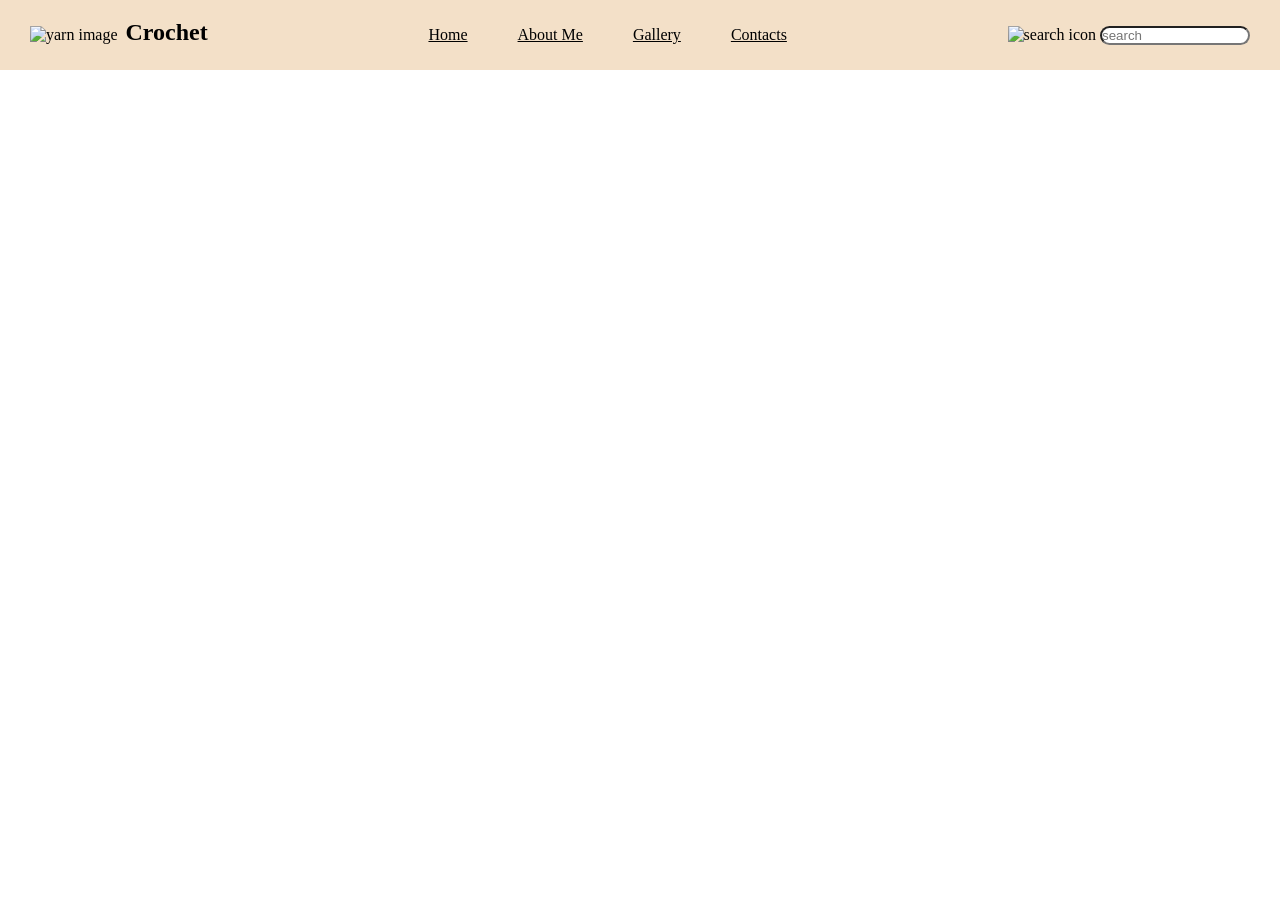
==== about.html @ 6b5cedc4 "adding features in my about page" ====
<!DOCTYPE html>
<html lang="en">
    <head>
        <meta charset="UTF-8" />
        <meta name="viewport" content="width:device-width, initial-scale=1.0" />
        <title> My crochet world </title>
        <link rel="stylesheet" href="./styles/index.css" />
    </head>
    <body>
        <div id="container">
            <section id="box">
                <div class="header">
                    <span><img src="./Images/yarn-svgrepo-com.svg" alt="yarn image" width="30px" height="30px"/></span><h2> Crochet </h2>
                </div>
                <div class="nav">
                    <a href="./index.html"> Home </a>
                    <a href="./about.html"> About Me </a>
                    <a href="./gallery.html"> Gallery </a>
                    <a href="./contact.html"> Contacts </a>
                </div>
                <div class="search">
                    <span><img src="./Images/search-svgrepo-com.svg" alt="search icon" width="15px" height="15px"/></span>
                    <input id="input1" type="text" placeholder="search" />
                </div>
            </section>
            <section id="back">
                <div>
                    <h1> </h1>
                </div>
            </section>
    </body>
---- styles/index.css ----
* {
    box-sizing: border-box;
    margin: 0px;
    padding: 0px;
}
.header {
    display: flex;
    align-items: center;
    gap: 8px;
    margin-left: 30px;
    margin-right:auto;
}
.header > h2 {
    padding-bottom: 5px;
}
#container {
    display: flex;
    flex-direction: column;
}
#box {
    display:flex;
    align-items: center;
    background-color: #F3E0C8;
    width: 100%;
    height:70px;
    position: fixed;
}
#input1 {
    border-radius: 10px;
    width: 150px;
}
.nav {
    gap: 50px;
    display: flex;
    justify-content: space-between;
    align-items: center;
}
.nav > a {
    color: black;
}
.search {
    margin-left: auto;
    margin-right: 30px;
}
.hero {
    width: 100%;
    height: 570px;
    display: flex;
    flex-direction: column;
    justify-content: center;
    align-items: center;
    background-image: url('../Images/Cozy\ Neutral\ Craft\ Workspace\ _\ Minimal\ Flat\ Lay\ Inspiration.jpg');
    background-repeat: no-repeat;
    background-size: cover;
    background-position: center;
}
.hero > h1 {
    color: #4A3636;
    font-family:Georgia, 'Times New Roman', Times, serif;
}
.hero > p {
    color: #4A3636;
    text-align: center;
    font-size:x-large;
    font-weight: 500;
}
.hero > a > button {
    background-image: linear-gradient(180deg, beige, #4A3636);
    padding: 13px;
    border: none;
    border-radius: 20px;
    cursor: pointer;
}

.girl {
    width: 450px;
    height: 450px;
}
#me {
    display: flex;
    margin: 60px;
    border: none;
    padding: 80px;
    background-color: white;
    gap: 50px;
}
.about {
    width:60%;
    margin-top: 100px;
    background-color: white;
}
.about > h1 {
    background-color: white;
}
.about > p{
    background-color: white;
}
.about button {
    border: none;
    border-radius: 20px;
    background-image: linear-gradient(45deg, #FFF8F0, #E8D5C4);
    padding: 13px;
    cursor: pointer;
}
#table {
    display: flex;
    flex-direction: column;
    justify-content: center;
    align-items: center;
}
#table > h2 {
    text-align: center;
}
table {
    border-collapse: collapse;
    width: 80%
}
th, td {
    text-align: center;
    padding: 10px;
}
table[border="1px"] {
    color: #402626;
}
tr:nth-child(even) {
    background-color: #FFF8F0;
}
tr:nth-child(odd) {
    background-color: #F3E0C8;
}
.lis {
    display:flex;
    margin-top: 20px;
    justify-content: space-around;
    align-items: center;
    gap: 50px;
}
.title {
    display:flex;
    justify-content: space-around;
    align-items: center;
    gap: 50px;
}
#list {
    border: none;
    margin: 100px;
    padding: 100px;
    background-image: radial-gradient( white, #D8B08C);
}
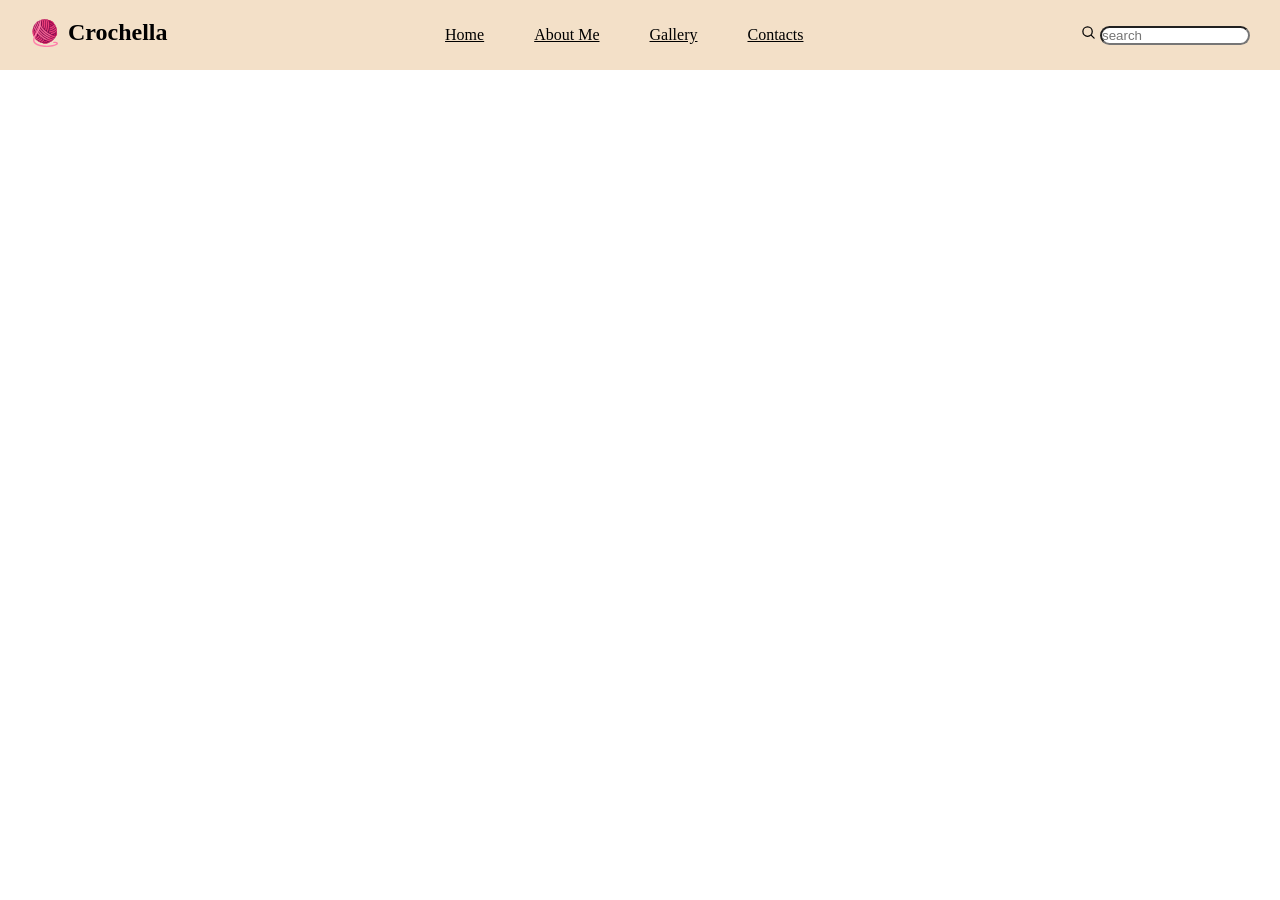
==== commit 9ee597bb: "Adding features to about page" ====
--- a/about.html
+++ b/about.html
@@ -10,7 +10,7 @@
         <div id="container">
             <section id="box">
                 <div class="header">
-                    <span><img src="./Images/yarn-svgrepo-com.svg" alt="yarn image" width="30px" height="30px"/></span><h2> Crochet </h2>
+                    <span><img src="./Images/yarn-svgrepo-com.svg" alt="yarn image" width="30px" height="30px"/></span><h2> Crochella </h2>
                 </div>
                 <div class="nav">
                     <a href="./index.html"> Home </a>
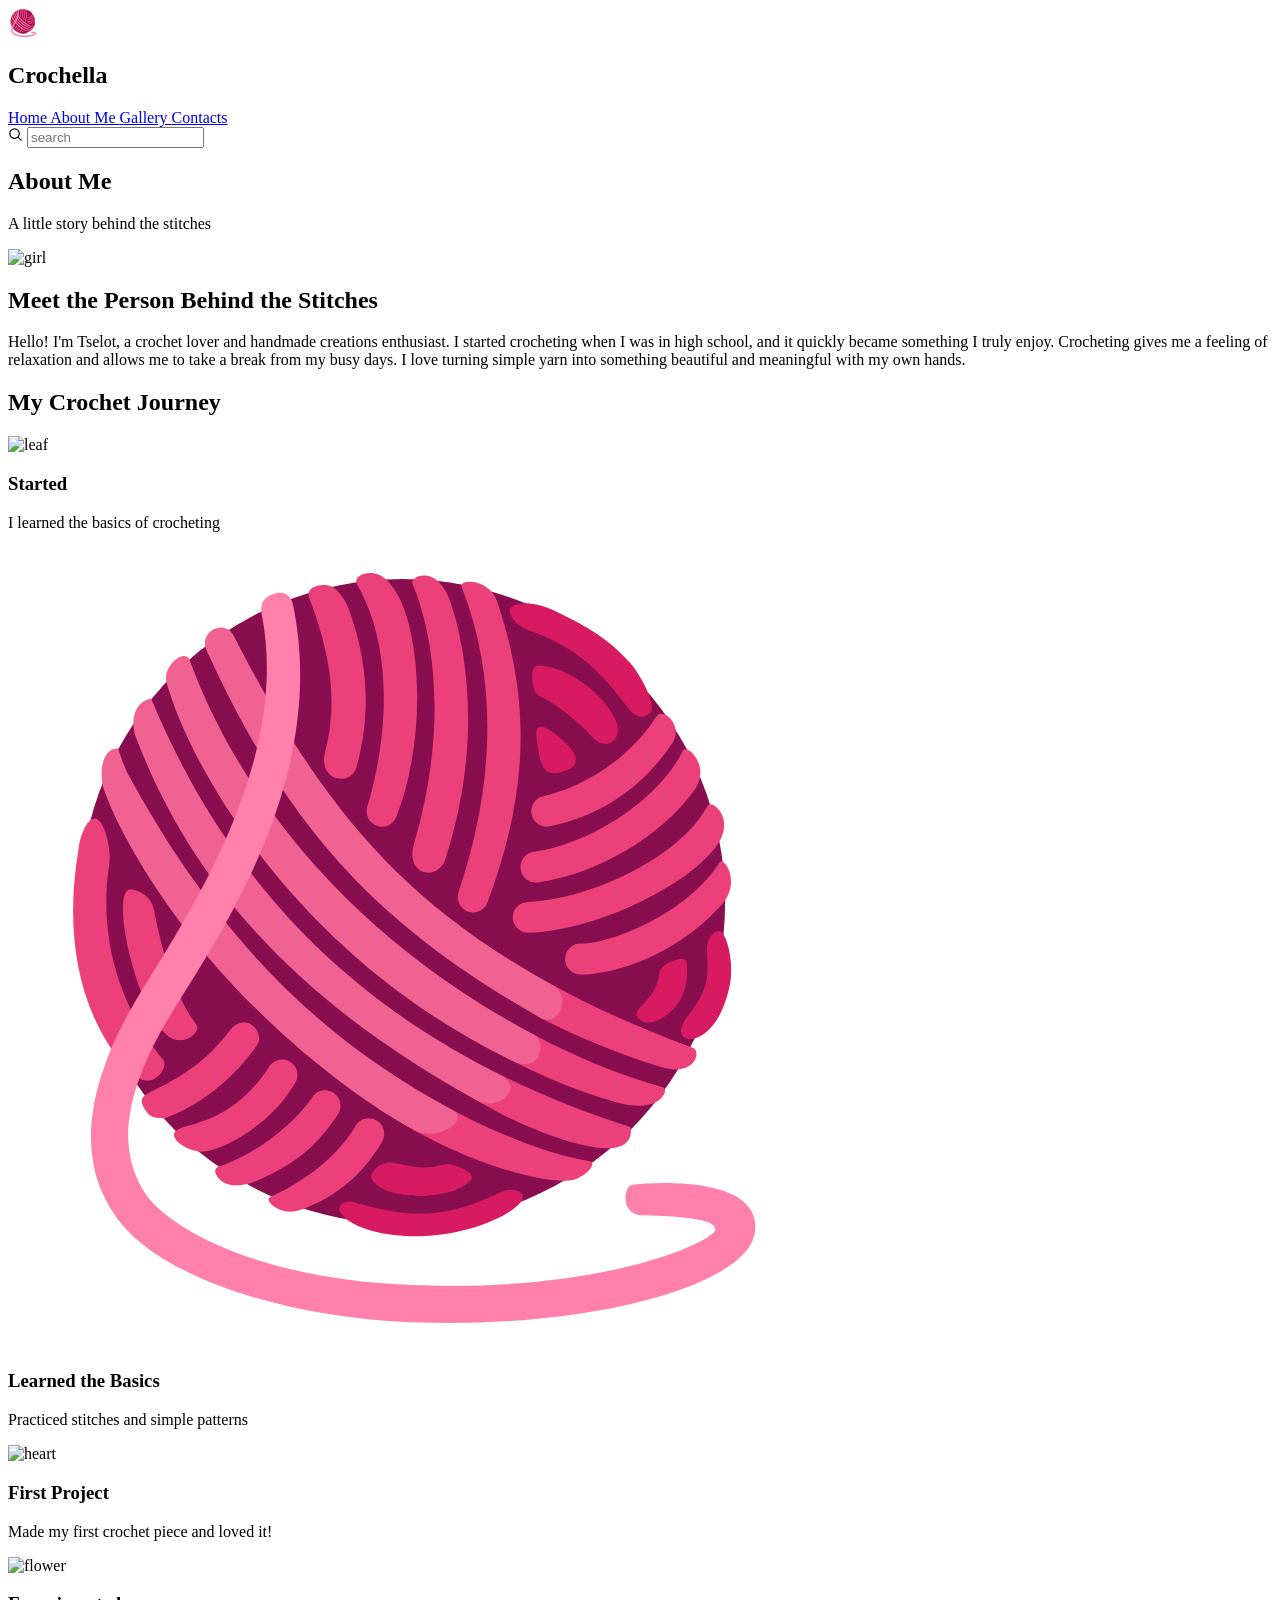
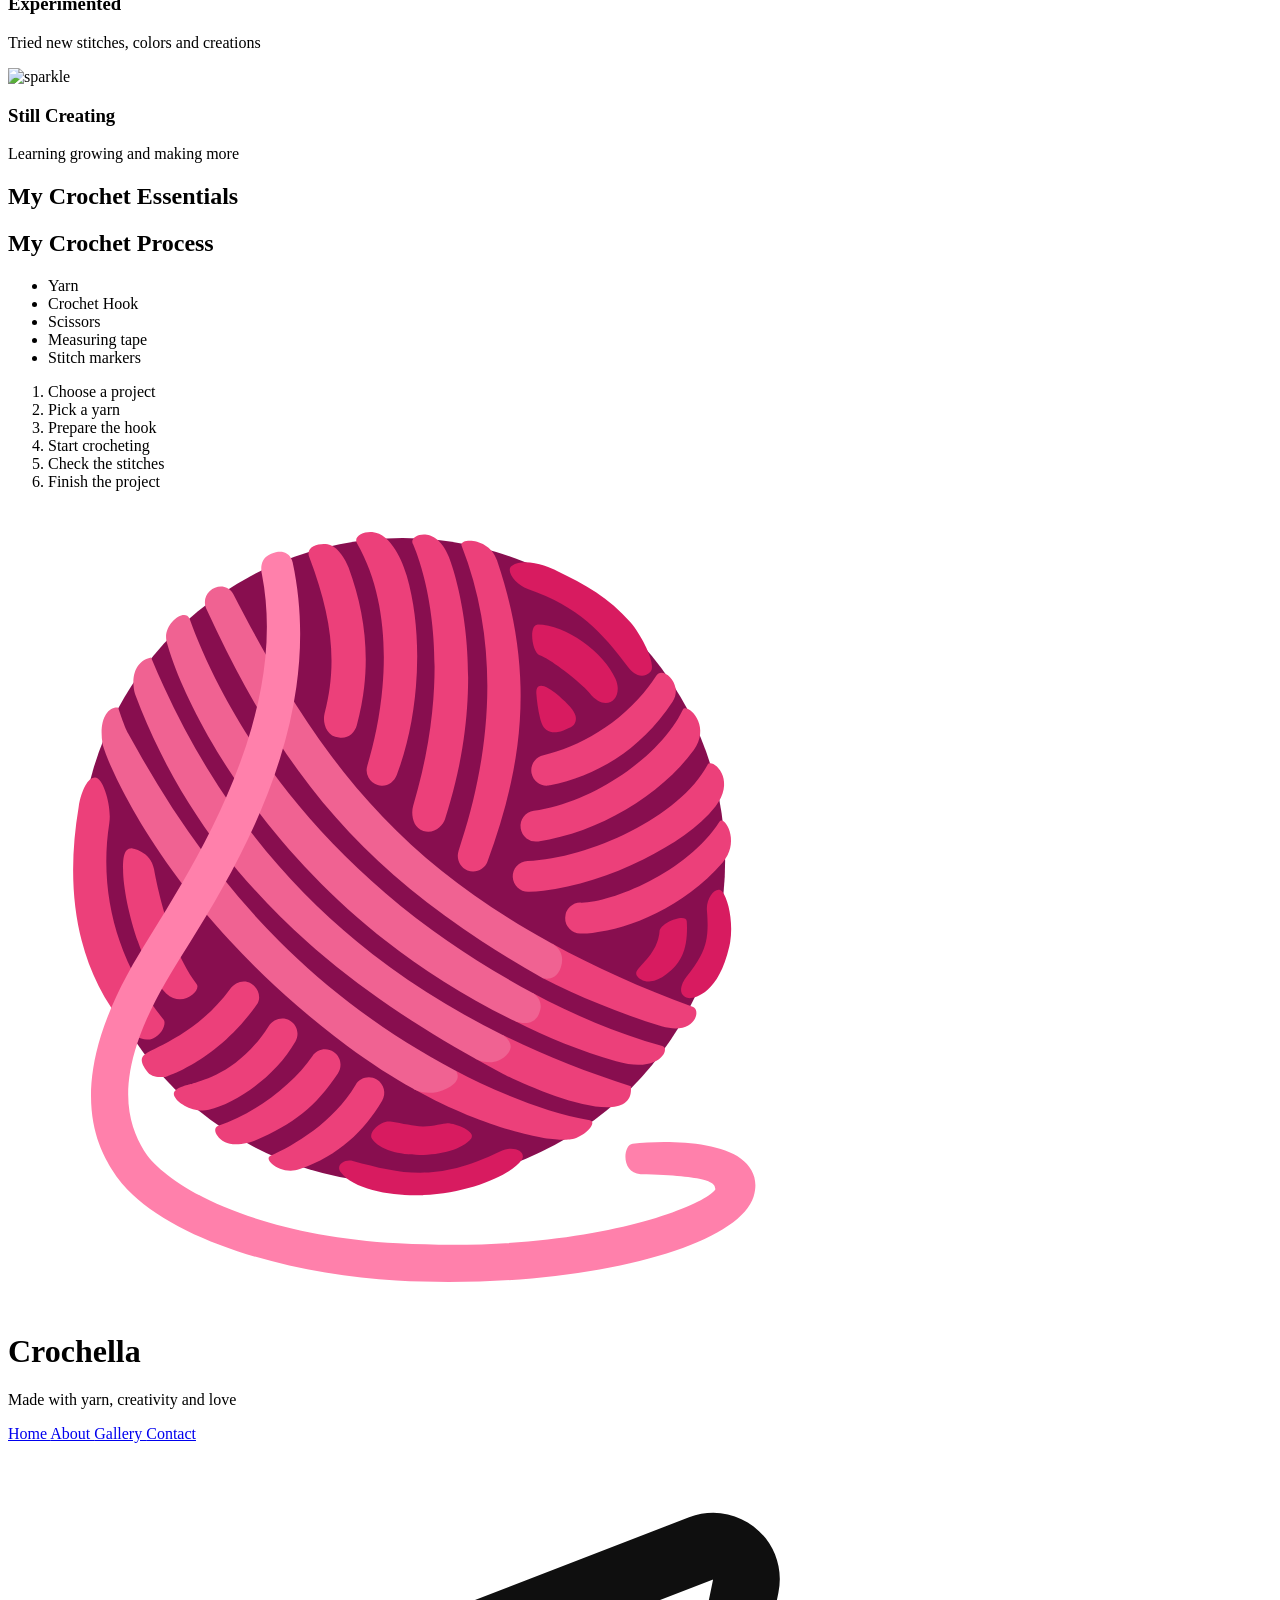
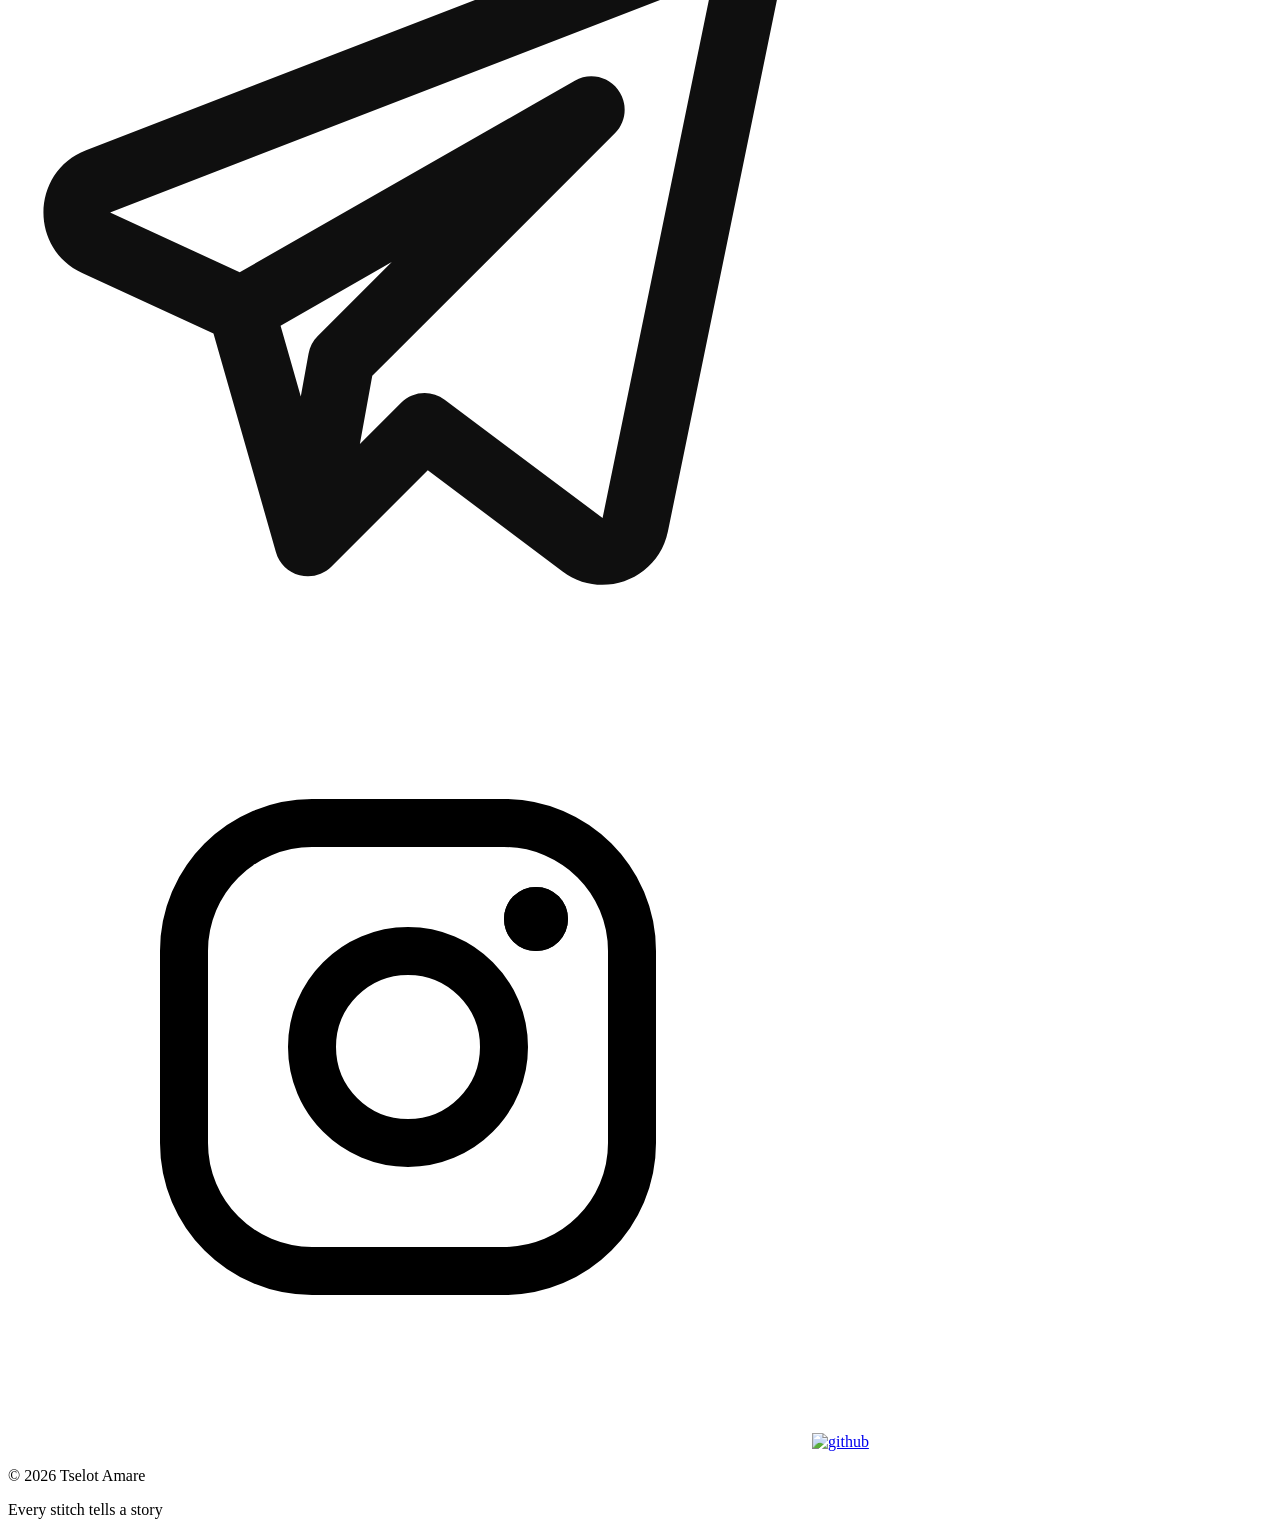
==== commit 72b1c806: "Adding different sections in the page" ====
--- a/about.html
+++ b/about.html
@@ -4,7 +4,7 @@
         <meta charset="UTF-8" />
         <meta name="viewport" content="width:device-width, initial-scale=1.0" />
         <title> My crochet world </title>
-        <link rel="stylesheet" href="./styles/index.css" />
+        <link rel="stylesheet" href="./styles/about.css" />
     </head>
     <body>
         <div id="container">
@@ -23,9 +23,106 @@
                     <input id="input1" type="text" placeholder="search" />
                 </div>
             </section>
-            <section id="back">
-                <div>
-                    <h1> </h1>
+            <!--This is the about me section-->
+            <section id="about">
+                <div id="about-me">
+                    <h1> About Me </h1>
+                    <p> A little story behind the stitches </p>
+                </div>
+                <div id="story">
+                    <div class="story-image">
+                        <img src="./Images/download (5).jpg" alt="girl"/>
+                    </div>
+                    <div class="texts" >
+                    <h2> Meet the Person Behind the Stitches </h2>
+                    <p> Hello! I'm Tselot, a crochet lover and handmade creations
+                        enthusiast. I started crocheting when I was in high school, and it quickly became something
+                        I truly enjoy. Crocheting gives me a feeling of relaxation and
+                        allows me to take a break from my busy days. I love turning simple yarn into
+                        something beautiful and meaningful with my own hands.
+                    </p></div>
                 </div>
             </section>
-    </body>+            <!-- This is crochet journey section-->
+            <section id="journey-section">
+                <div class="journey">
+                    <h2> My Crochet Journey </h2>
+                </div>
+                <div id="journey-step">
+                    <div class="step">
+                        <div class="circle"> <img src="./Images/leaf-svgrepo-com.svg" alt="leaf"/></div>
+                        <h3> Started </h3>
+                        <p>I learned the basics of crocheting</p>
+                    </div>
+                    <div class="step">
+                        <div class="circle"><img src="./Images/yarn-svgrepo-com.svg" alt="yarn"/></div>
+                        <h3> Learned the Basics </h3>
+                        <p>Practiced stitches and simple patterns</p>
+                    </div>
+                    <div class="step">
+                        <div class="circle"><img src="./Images/heart-alt-svgrepo-com.svg" alt="heart"/></div>
+                        <h3>First Project </h3>
+                        <p>Made my first crochet piece and loved it!</p>
+                    </div>
+                    <div class="step">
+                        <div class="circle"><img src="./Images/daisy-flower-svgrepo-com.svg" alt="flower"/></div>
+                        <h3> Experimented</h3> 
+                        <p>Tried new stitches, colors and creations</p>
+                    </div>
+                    <div class="step">
+                        <div class="circle"><img src="./Images/sparkles-svgrepo-com.svg" alt="sparkle"/></div>
+                        <h3> Still Creating  </h3>
+                        <p>Learning growing and making more</p>
+                    </div>
+                </div>
+            </section>
+            <!--This is the list section -->
+            <section id="list">
+                <div class="title">
+                    <h2> My Crochet Essentials</h2>
+                    <h2> My Crochet Process </h2>
+                </div>
+                <div class="lis">
+                    <ul>
+                        <li> Yarn </li>
+                        <li> Crochet Hook </li>
+                        <li> Scissors </li>
+                        <li> Measuring tape </li>
+                        <li> Stitch markers</li>
+                    </ul>
+                    <ol>
+                        <li>Choose a project</li>
+                        <li>Pick a yarn</li>
+                        <li>Prepare the hook</li>
+                        <li>Start crocheting</li>
+                        <li>Check the stitches</li>
+                        <li>Finish the project</li>
+                    </ol>
+                </div>
+            </section>
+            <!--This is footer section-->
+            <footer>
+                <div id="footer-head">
+                    <img src="./Images/yarn-svgrepo-com.svg" alt="yarn"/>
+                    <h1> Crochella </h1>
+                    <p> Made with yarn, creativity and love </p>
+                </div>
+                <div class="footer-link">
+                    <a href="./index.html"> Home </a>
+                    <a href="./about.html"> About </a>
+                    <a href="./gallery.html"> Gallery </a>
+                    <a href="./contact.html"> Contact </a>
+                </div>      
+                <div id="footer-img">
+                    <a href="https://t.me/msaone_stitches" target="_blank"> <img class="footer-im"  src="./Images/telegram-svgrepo-com.svg" alt="telegram"/></a>
+                    <a href="https://www.instagram.com/msaone_stitches?igsh=MW1icWxpaWNiYjRiaQ==&igsi=MW1icWxpaWNiYjRiaQ==" target="_blank"> <img class="footer-im" src="./Images/instagram-svgrepo-com.svg" alt="instagram"/></a>
+                    <a href="https://github.com/tselot67" target="_blank" > <img class="footer-im" src="./Images/github-142-svgrepo-com.svg" alt="github"/></a>
+                </div>
+                <div id="last">
+                    <p> &copy; 2026 Tselot Amare  </p>
+                    <p> Every stitch tells a story </p>
+                </div>          
+            </footer>
+        </div>
+    </body>
+</html>
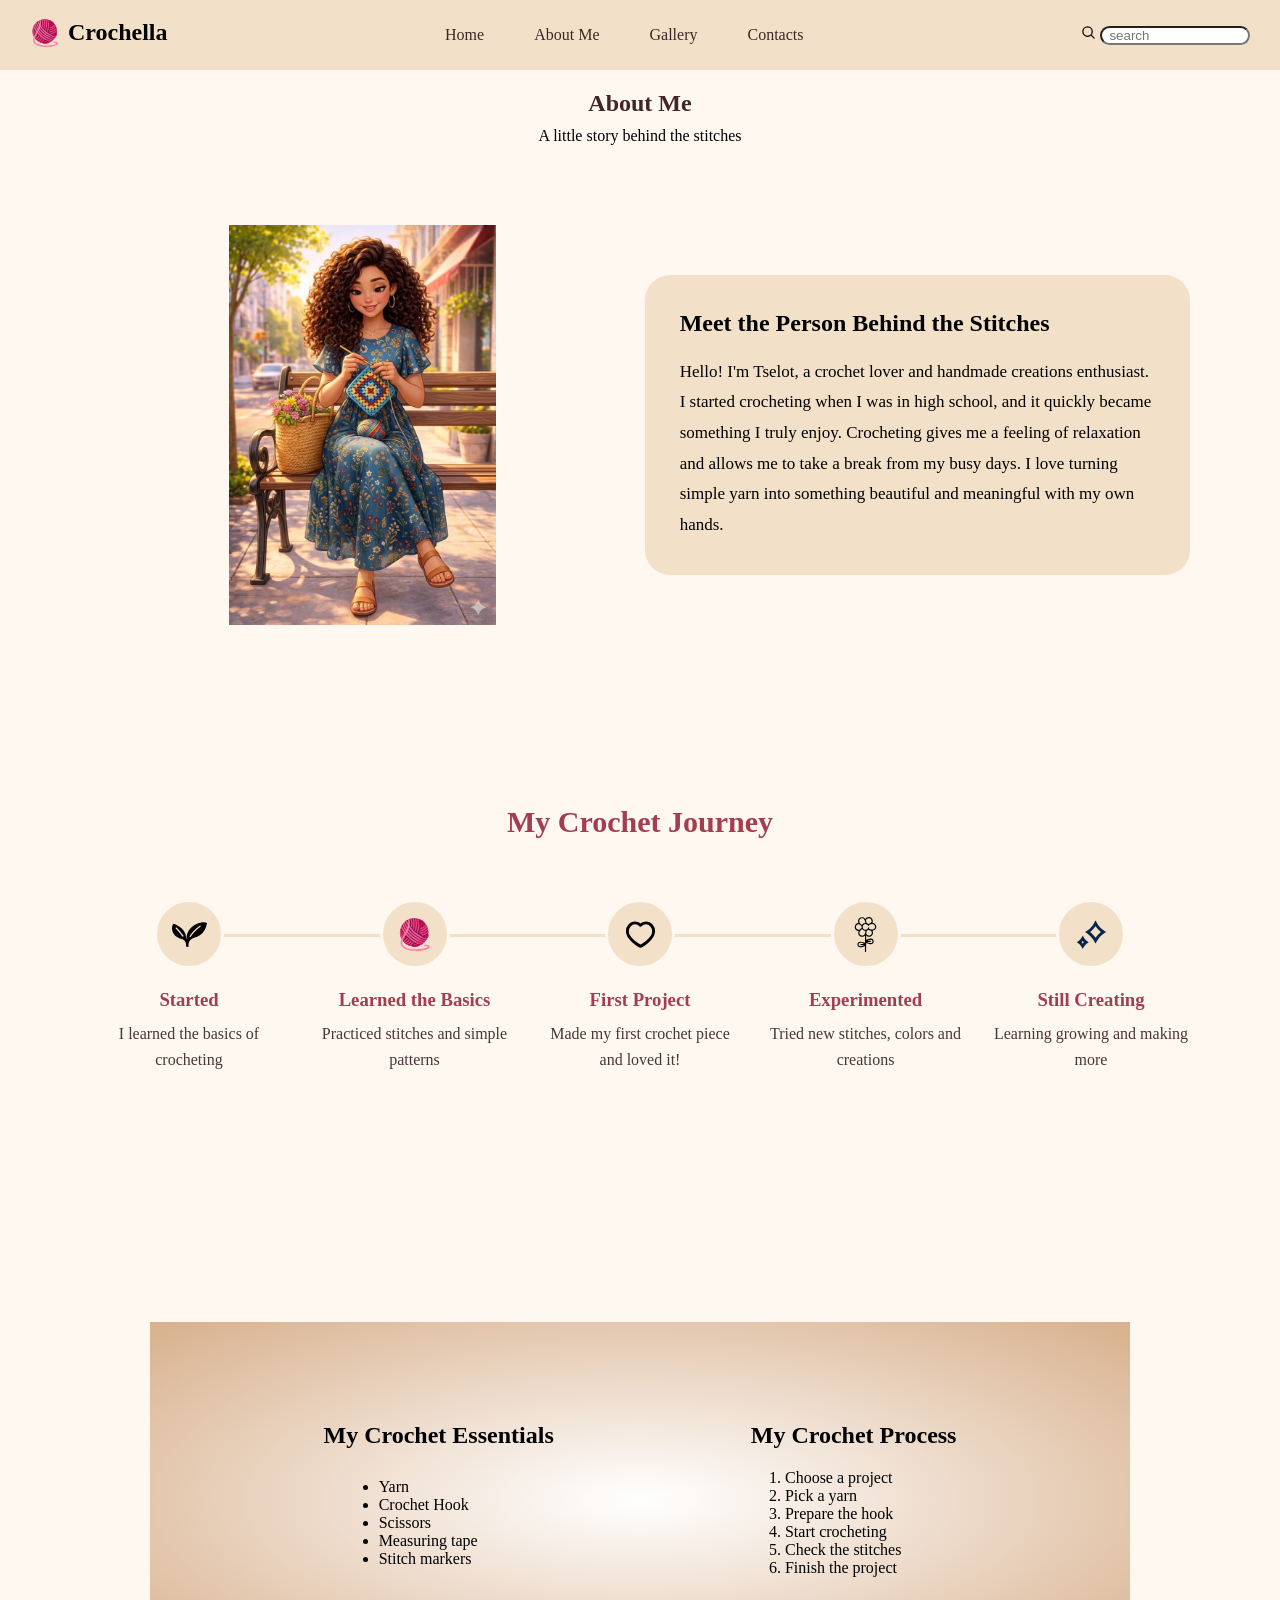
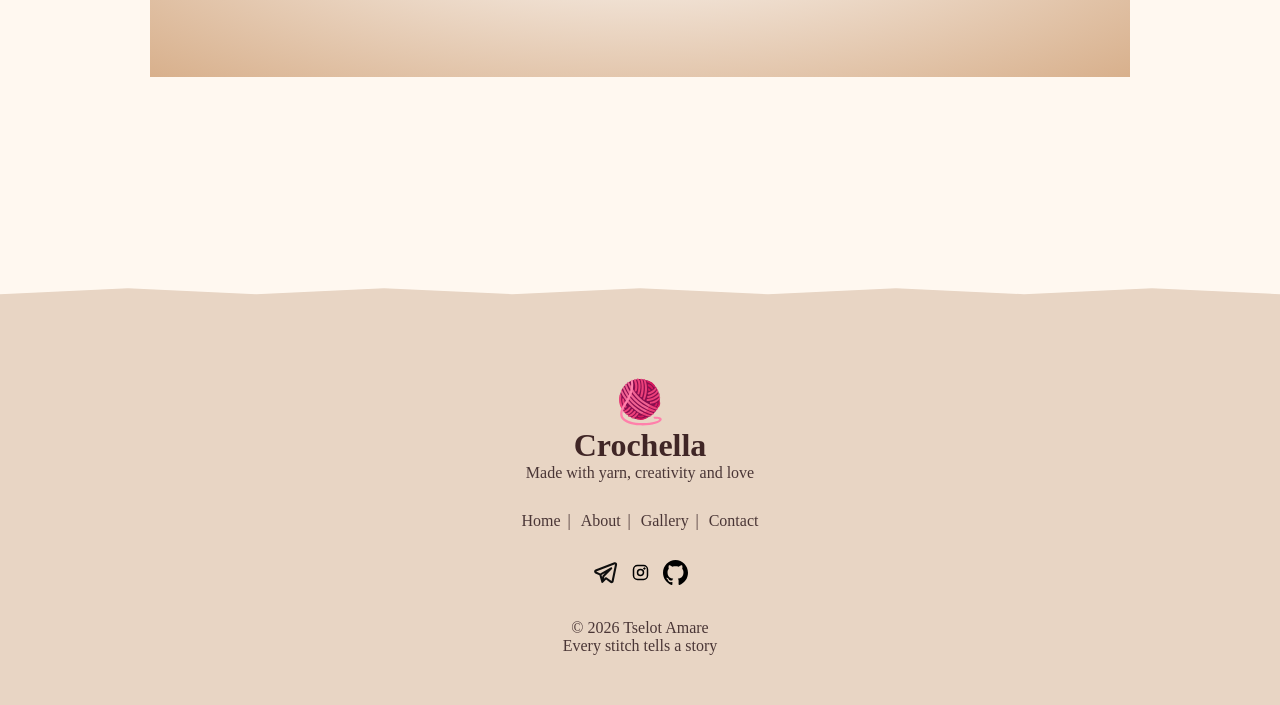
==== commit baa3b778: "Editing the search icon" ====
--- a/about.html
+++ b/about.html
@@ -20,7 +20,7 @@
                 </div>
                 <div class="search">
                     <span><img src="./Images/search-svgrepo-com.svg" alt="search icon" width="15px" height="15px"/></span>
-                    <input id="input1" type="text" placeholder="search" />
+                    <input id="input1" type="text" placeholder="  search" />
                 </div>
             </section>
             <!--This is the about me section-->
--- a/styles/about.css
+++ b/styles/about.css
@@ -0,0 +1,266 @@
+* {
+    box-sizing: border-box;
+    margin: 0px;
+    padding: 0px;
+}
+body {
+    background-color: #FFF8F0;
+}
+.header {
+    display: flex;
+    align-items: center;
+    gap: 8px;
+    margin-left: 30px;
+    margin-right:auto;
+}
+.header > h2 {
+    padding-bottom: 5px;
+}
+#container {
+    display: flex;
+    flex-direction: column;
+}
+#box {
+    display:flex;
+    align-items: center;
+    background-color: #F3E0C8;
+    width: 100%;
+    height:70px;
+    position: fixed;
+}
+#input1 {
+    border-radius: 10px;
+    width: 150px;
+}
+.nav {
+    gap: 50px;
+    display: flex;
+    justify-content: space-between;
+    align-items: center;
+}
+.nav > a {
+    color: #402626;
+    text-decoration: none;
+}
+.search {
+    margin-left: auto;
+    margin-right: 30px;
+}
+#about-me {
+    margin-top: 90px;
+    text-align: center;
+}
+#about-me > h1 {
+    margin-bottom: 10px;
+    color: #402626;
+}
+#story {
+    display: flex;
+    align-items: center;
+    height: 400px;
+    max-width: 1100px;
+    width: 90%;
+    gap: 10px;
+    margin: 80px auto;
+    animation: slideLeft 1.5s ease-out;
+}
+@keyframes slideLeft {
+    from {
+        opacity: 0;
+        transform: translateX(-100px);
+    }
+    to{
+        opacity: 1;
+        transform: translateX(0);
+    }
+}
+.story-image {
+    width: 50%;
+    height: 100%;
+    border-radius: 50px;
+}
+.story-image > img {
+    width: 100%;
+    height: 100%;
+    object-fit: contain;
+    display: block;
+}
+.texts {
+    width: 50%;
+    border-radius: 25px;
+    padding: 35px;
+    background-color: #F3E0C8;
+    text-align: left;
+    animation: slideRight 1s ease-out;
+}
+@keyframes slideRight {
+    from {
+        opacity: 0;
+        transform: translateX(100px);
+    }
+    to {
+        opacity: 1;
+        transform: translateX(0);
+    }
+}
+.texts > h2 {
+    margin-bottom: 20px;
+}
+.texts > p {
+    line-height: 1.8;
+    font-size: 17px;
+}
+#journey-section {
+    width: 90%;
+    max-width: 1100px;
+    margin: 100px auto;
+    text-align: center;
+}
+.journey {
+    color: #A33D50;
+    font-size: 20px;
+    margin-bottom: 60px;
+}
+#journey-step {
+    display: flex;
+    justify-content: space-between;
+    position: relative;
+}
+#journey-step::before {
+    content: "";
+    position: absolute;
+    top: 35px;
+    left: 8%;
+    right: 8%;
+    height: 3px;
+    background-color: #F3E0C8;
+    z-index: 0;
+}
+.journey {
+    margin-bottom: 60px;
+}
+.circle {
+    width: 70px;
+    height: 70px;
+    margin: 0 auto 20px;
+    display: flex;
+    justify-content: center;
+    align-items: center;
+    background-color: #F3E0C8;
+    border: 3px solid #FFF8F0;
+    border-radius: 50%;
+}
+.circle > img {
+    width: 35px;
+    height: 35px;
+}
+.step > h3 {
+    color: #A33D50;
+    margin-bottom: 10px;
+}
+.step > p {
+    color: #4A3636;
+    line-height: 1.6;
+}
+.step {
+    width: 18%;
+    position: relative;
+    z-index: 1;
+}
+.lis {
+    display:flex;
+    margin-top: 20px;
+    justify-content: space-around;
+    align-items: center;
+    gap: 50px;
+}
+.title {
+    display:flex;
+    justify-content: space-around;
+    align-items: center;
+    gap: 50px;
+}
+#list {
+    border: none;
+    margin: 150px;
+    padding: 100px;
+    background-image: radial-gradient( white, #D8B08C);
+}
+.footer-link {
+    display:flex;
+    gap: 20px;
+}
+.footer-link > a {
+    color: #4A3636;
+    text-decoration: none;
+    position: relative;
+}
+.footer-link > a:not(:last-child)::after{
+    content: "|";
+    position: absolute;
+    right: -10px;
+}
+footer {
+    display: flex;
+    flex-direction: column;
+    align-items: center;
+    justify-content: center;
+    gap: 30px;
+    background-color: #E8D5C4;
+    margin-top: 80px;
+    padding: 70px 20px 50px;
+    position: relative;
+}
+footer > div > p {
+    text-align: center;
+    color: #4A3636;
+}
+.footer-im {
+    width: 25px;
+    height: 25px;
+}
+#footer-img {
+    display: flex;
+    gap: 10px;
+}
+#footer-head > img {
+    width: 50px;
+    height: 50px;
+}
+footer > div > h1 {
+    text-align: center;
+    color: #402626;
+}
+#last {
+    color: #4A3636;
+}
+#footer-head {
+    display: flex;
+    flex-direction: column;
+    justify-content: center;
+    align-items: center;
+}
+footer::before {
+    position: absolute;
+    content: "";
+    top: -25px;
+    left: 0;
+    width: 100%;
+    height: 30px;
+    background-color: #E8D5C4;
+    clip-path: polygon(
+        0 40%,
+        10% 20%,
+        20% 40%,
+        30% 20%,
+        40% 40%,
+        50% 20%,
+        60% 40%,
+        70% 20%,
+        80% 40%,
+        90% 20%,
+        100% 40%,
+        100% 100%,
+        0 100%
+    );
+}
